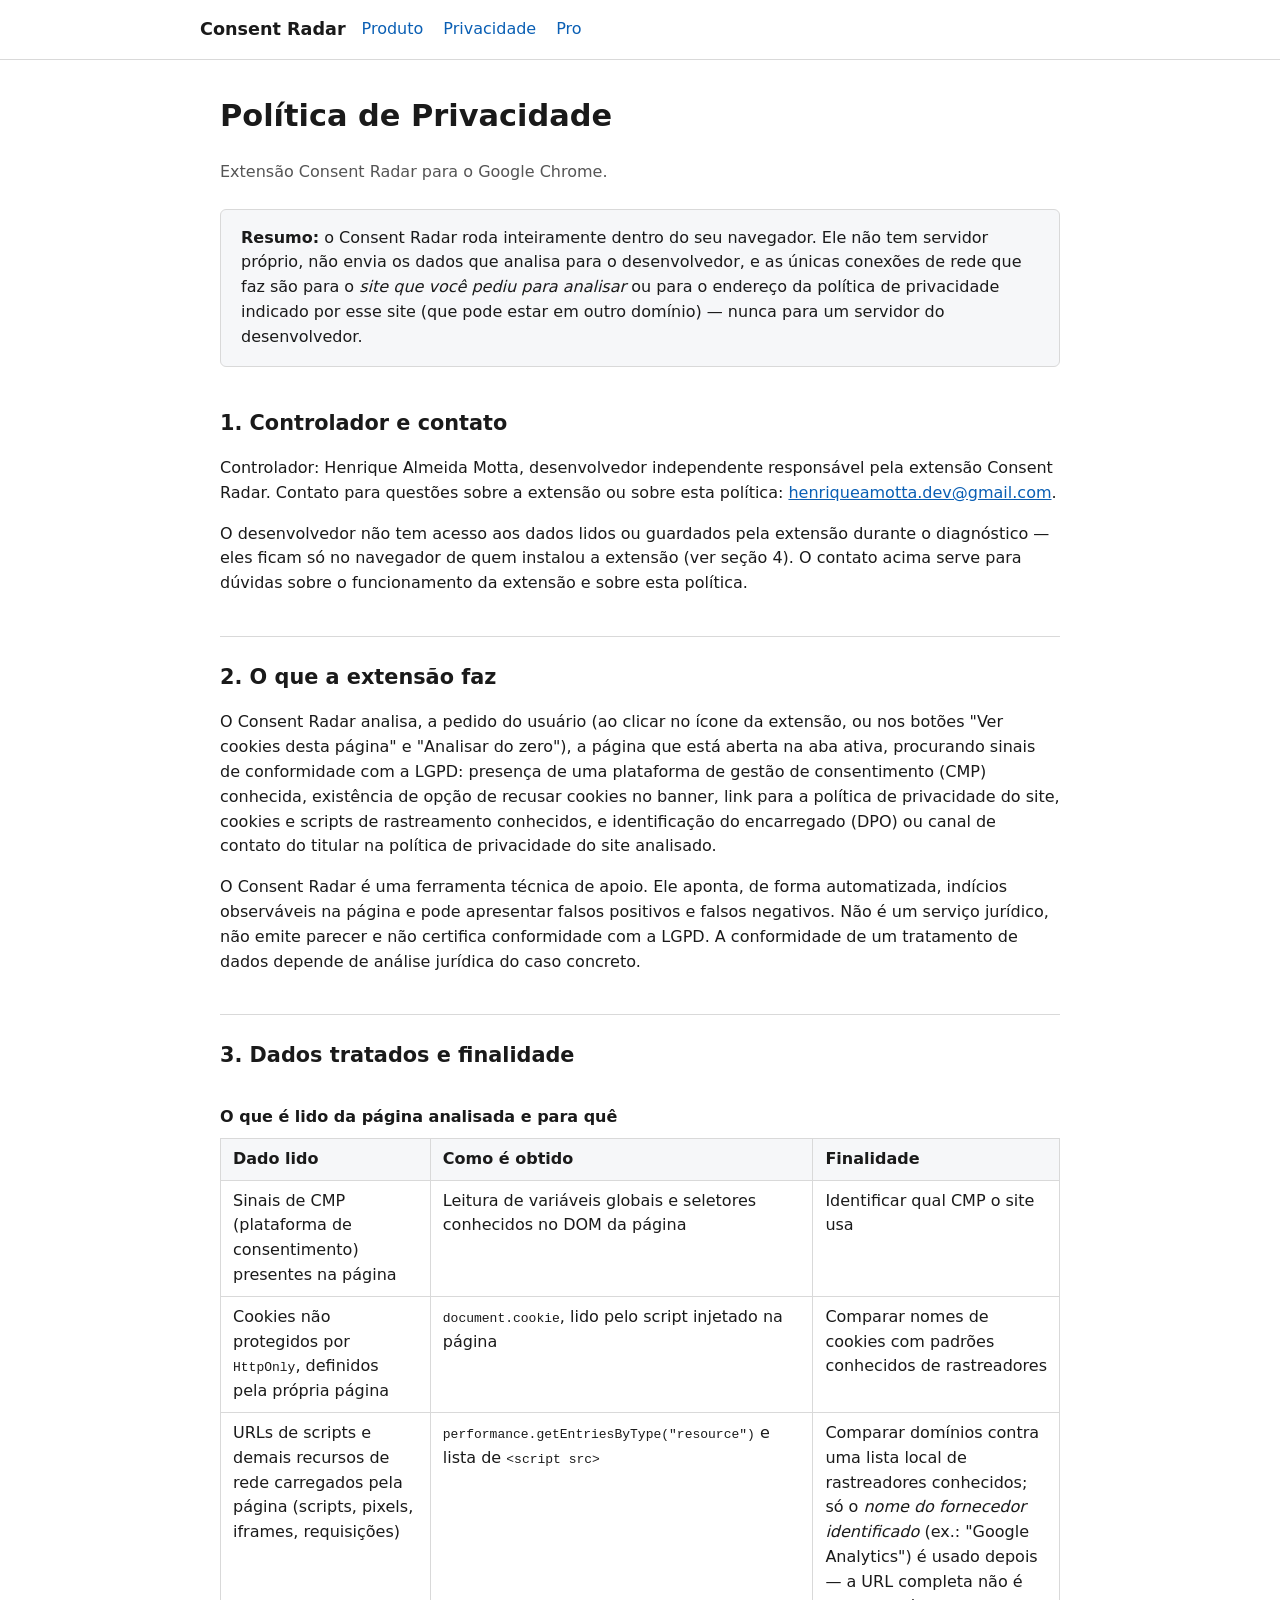
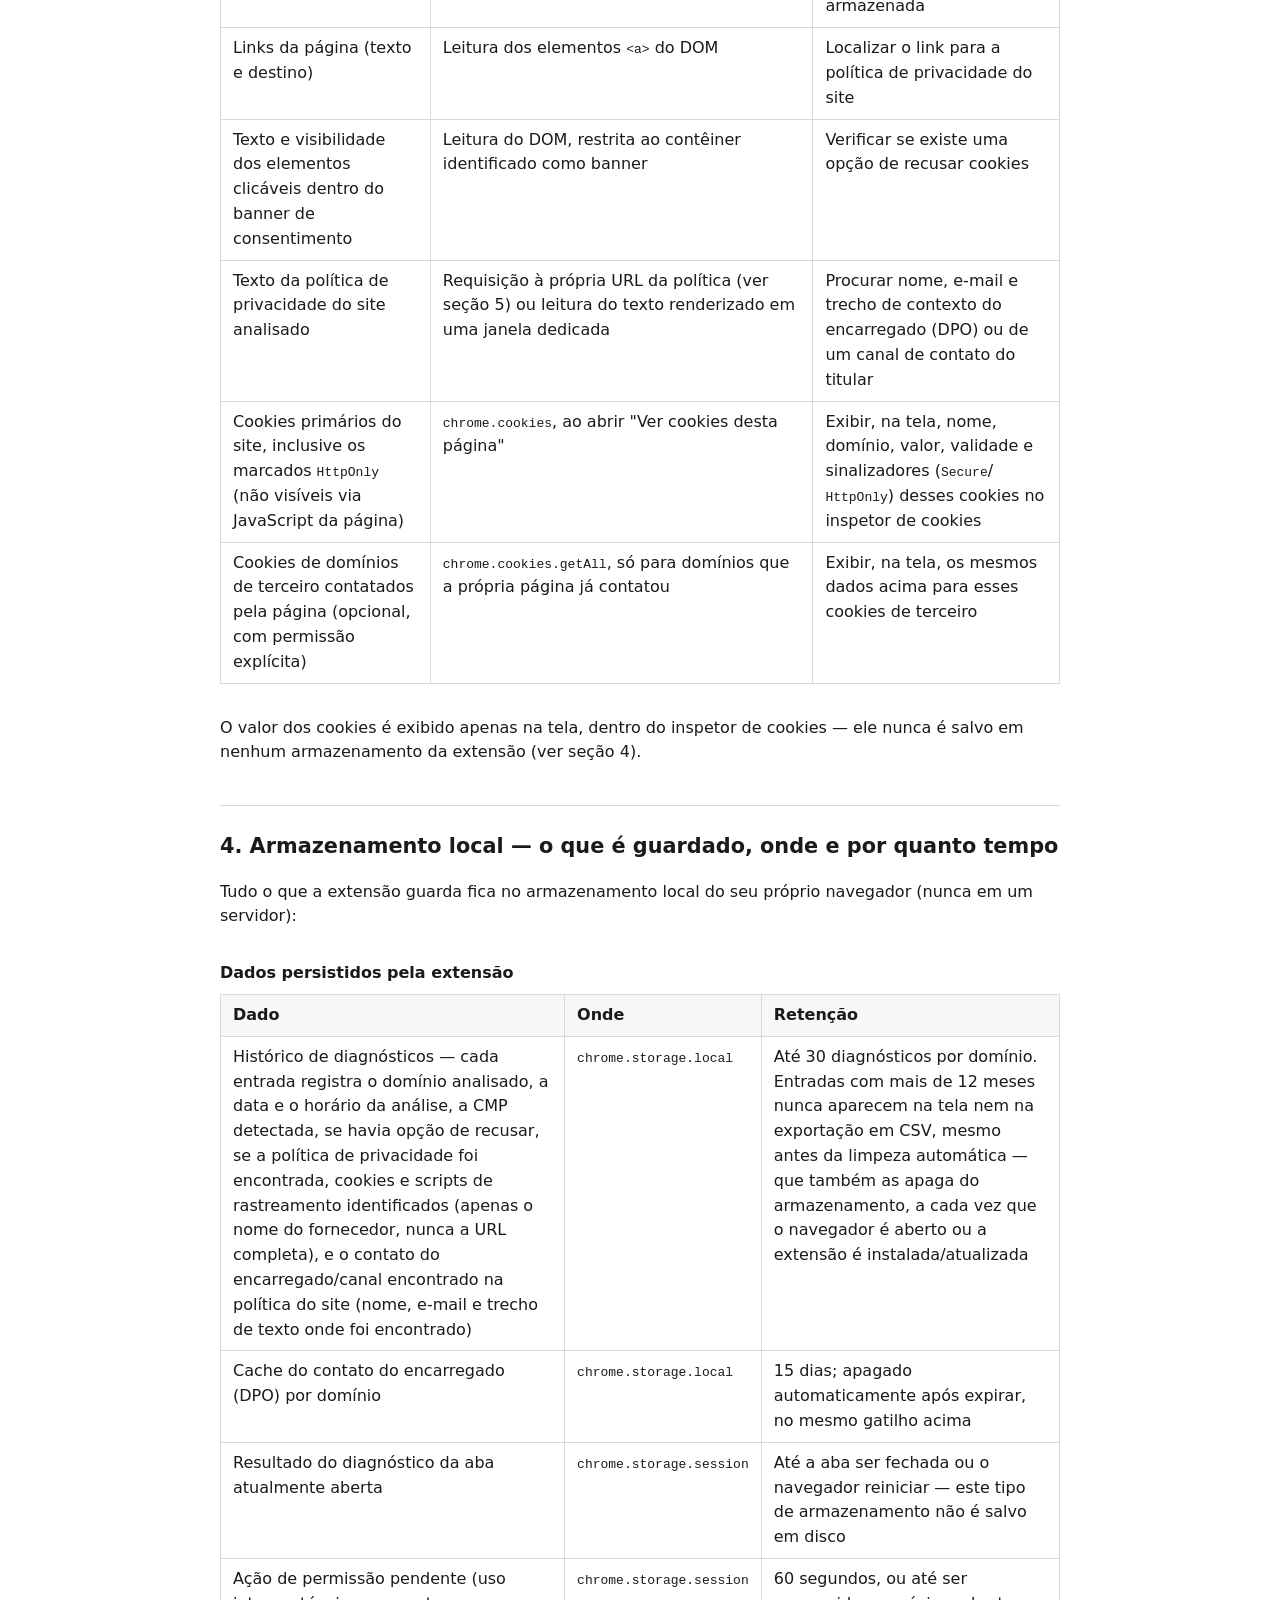
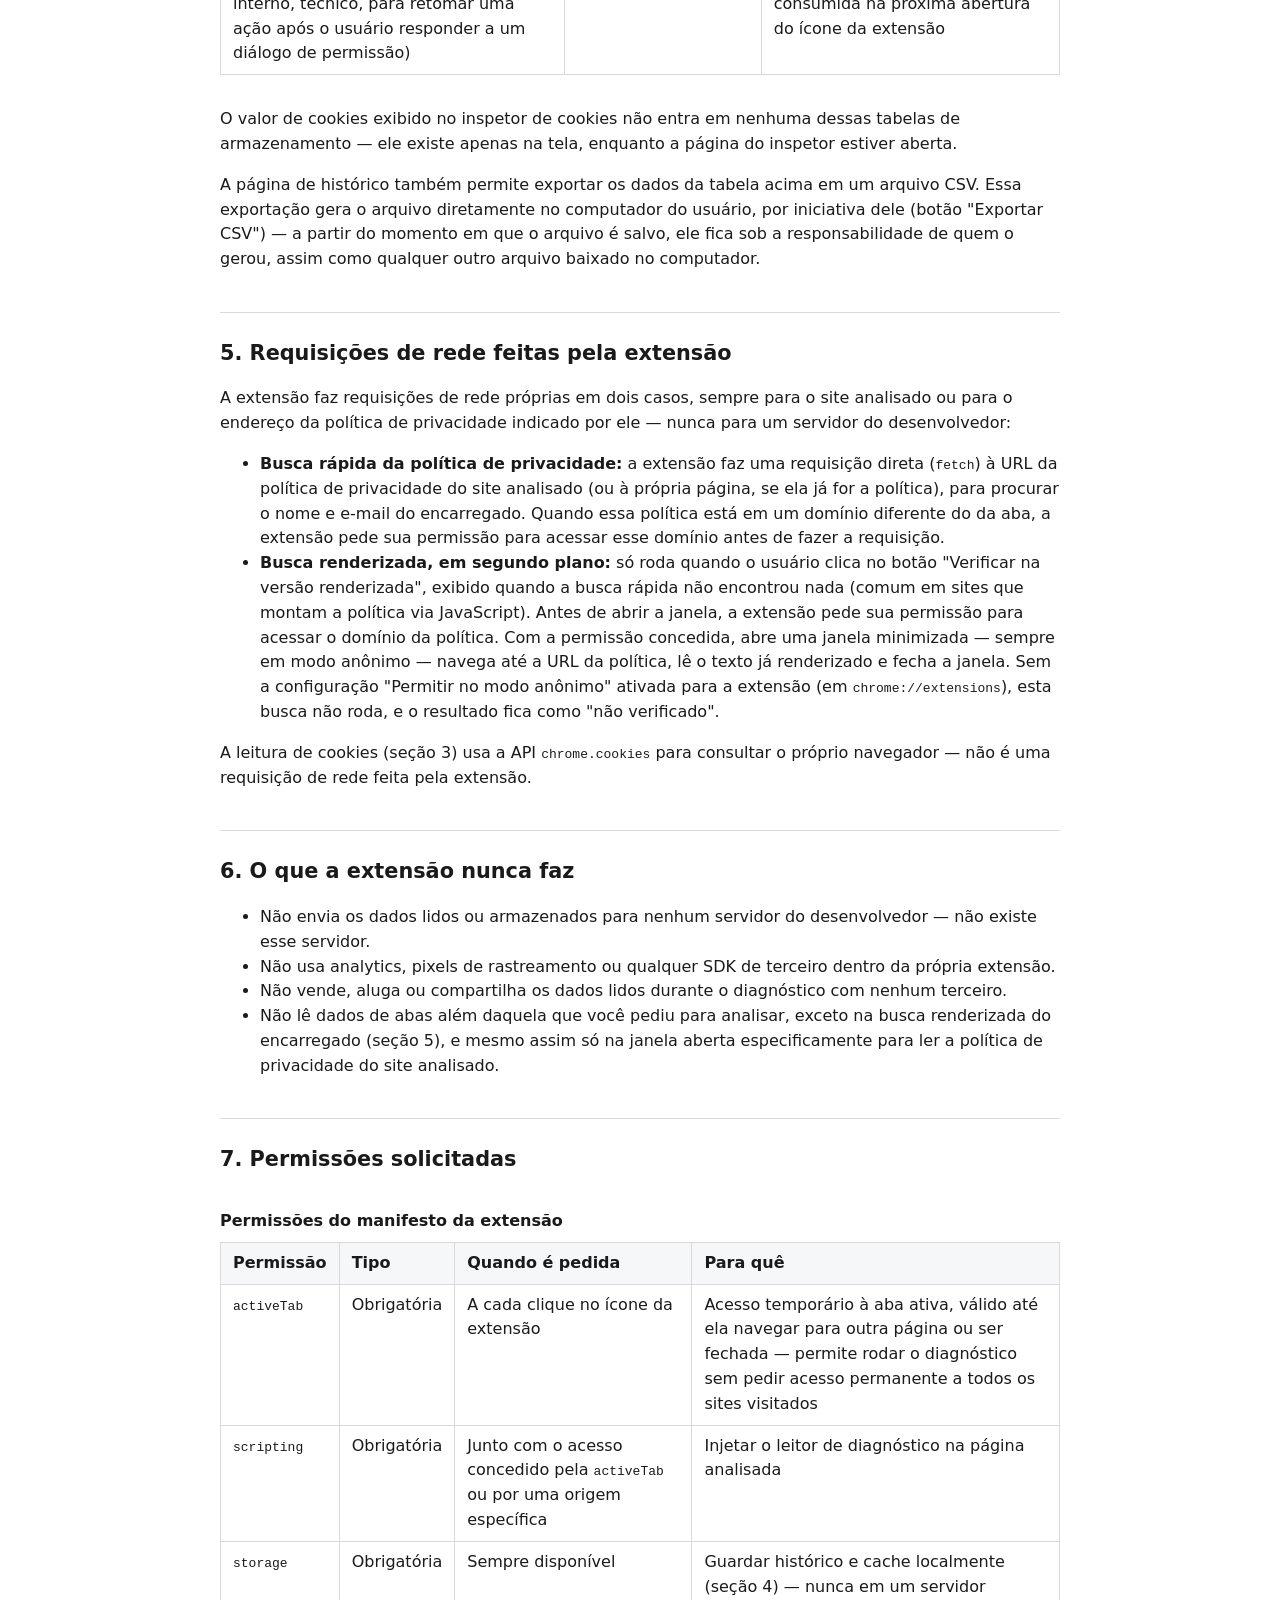
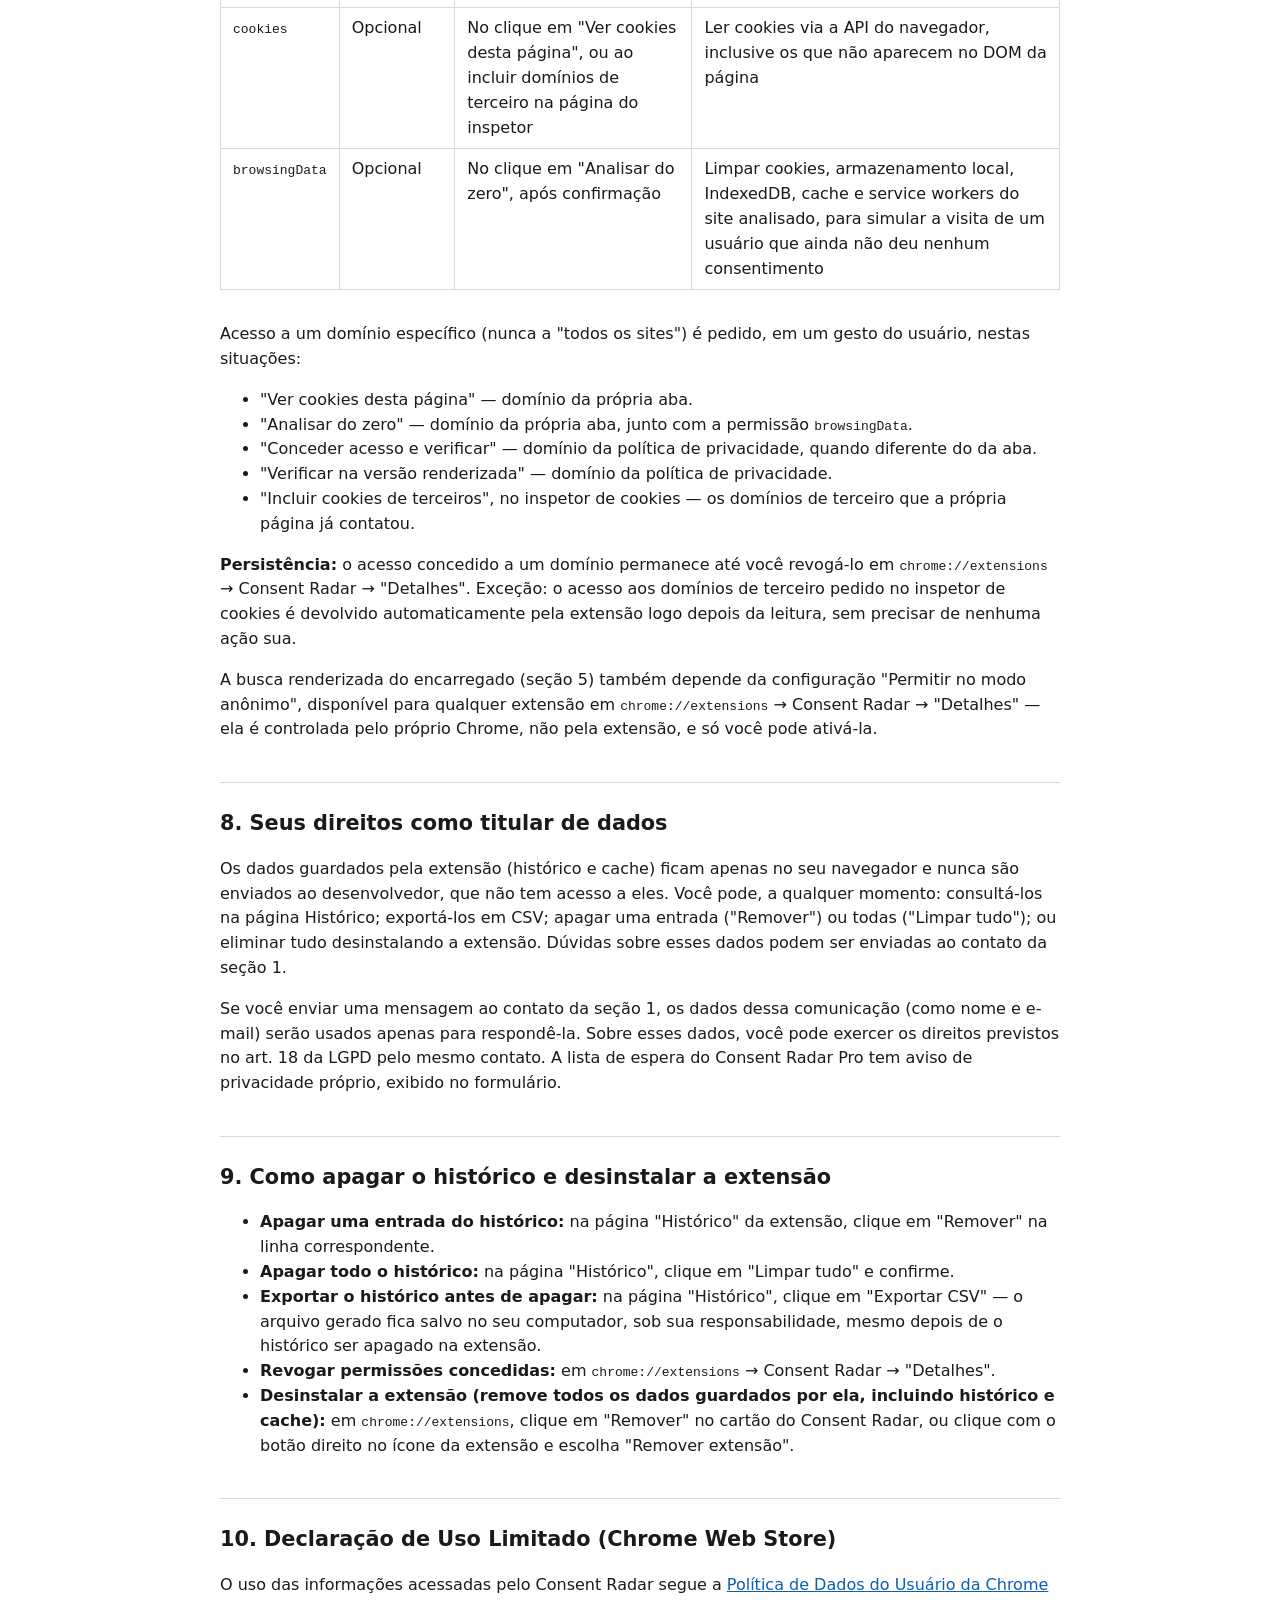
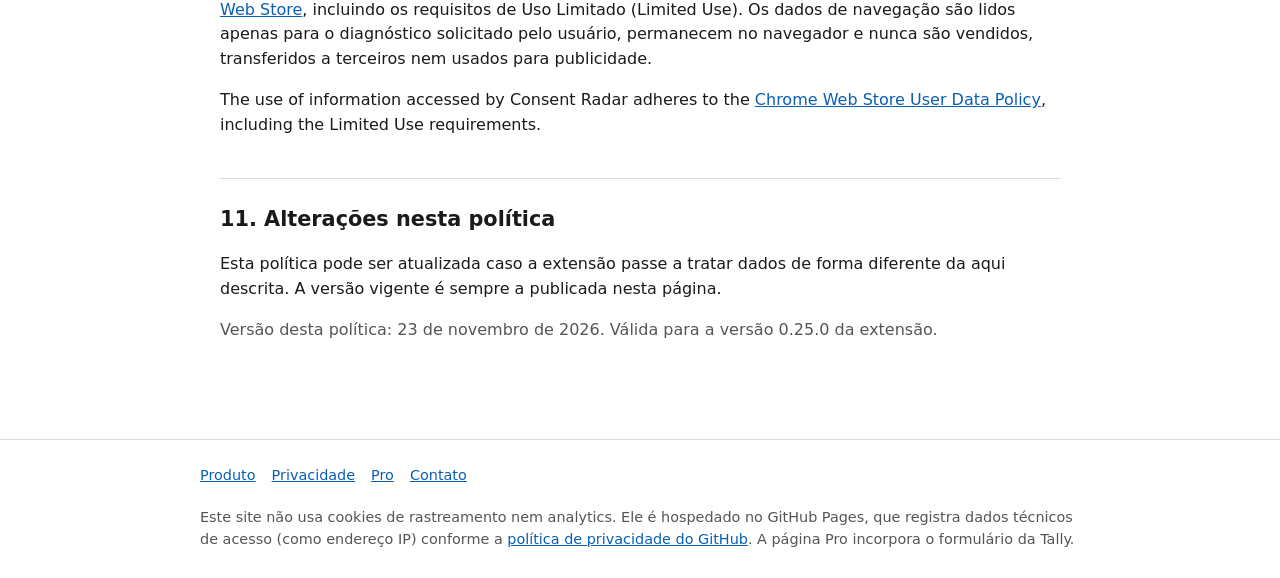
==== privacy.html @ cf0f174e "feat: add privacy policy and base styles" ====
<!doctype html>
<html lang="pt-BR">
<head>
<meta charset="utf-8">
<meta name="viewport" content="width=device-width, initial-scale=1">
<title>Política de Privacidade — Consent Radar</title>
<meta name="description" content="Política de privacidade da extensão Consent Radar: o que é lido, o que é guardado localmente e o que nunca sai do seu navegador.">
<link rel="stylesheet" href="css/style.css">
</head>
<body>

<a class="skip-link" href="#content">Pular para o conteúdo</a>

<header class="site-header">
  <nav aria-label="Navegação principal">
    <a class="brand" href="index.html">Consent Radar</a>
    <ul>
      <li><a href="index.html">Produto</a></li>
      <li><a href="privacy.html" aria-current="page">Privacidade</a></li>
      <li><a href="pro.html">Pro</a></li>
    </ul>
  </nav>
</header>

<main id="content">
  <h1>Política de Privacidade</h1>
  <p class="muted">Extensão Consent Radar para o Google Chrome.</p>

  <div class="notice">
    <strong>Resumo:</strong> o Consent Radar roda inteiramente dentro do seu navegador. Ele não tem servidor próprio,
    não envia os dados que analisa para o desenvolvedor, e as únicas conexões de rede que faz são para o
    <em>site que você pediu para analisar</em> ou para o endereço da política de privacidade indicado por esse
    site (que pode estar em outro domínio) — nunca para um servidor do desenvolvedor.
  </div>

  <h2>1. Controlador e contato</h2>
  <p>
    Controlador: Henrique Almeida Motta, desenvolvedor independente responsável pela extensão Consent Radar.
    Contato para questões sobre a extensão ou sobre esta política:
    <a href="mailto:henriqueamotta.dev@gmail.com">henriqueamotta.dev@gmail.com</a>.
  </p>
  <p>
    O desenvolvedor não tem acesso aos dados lidos ou guardados pela extensão durante o diagnóstico — eles ficam
    só no navegador de quem instalou a extensão (ver seção 4). O contato acima serve para dúvidas sobre o
    funcionamento da extensão e sobre esta política.
  </p>

  <h2>2. O que a extensão faz</h2>
  <p>
    O Consent Radar analisa, a pedido do usuário (ao clicar no ícone da extensão, ou nos botões "Ver cookies desta
    página" e "Analisar do zero"), a página que está aberta na aba ativa, procurando sinais de conformidade com a
    LGPD: presença de uma plataforma de gestão de consentimento (CMP) conhecida, existência de opção de recusar
    cookies no banner, link para a política de privacidade do site, cookies e scripts de rastreamento conhecidos, e
    identificação do encarregado (DPO) ou canal de contato do titular na política de privacidade do site analisado.
  </p>
  <p>
    O Consent Radar é uma ferramenta técnica de apoio. Ele aponta, de forma automatizada, indícios observáveis na
    página e pode apresentar falsos positivos e falsos negativos. Não é um serviço jurídico, não emite parecer e
    não certifica conformidade com a LGPD. A conformidade de um tratamento de dados depende de análise jurídica
    do caso concreto.
  </p>

  <h2>3. Dados tratados e finalidade</h2>
  <div class="table-scroll">
    <table>
      <caption>O que é lido da página analisada e para quê</caption>
      <thead>
        <tr>
          <th scope="col">Dado lido</th>
          <th scope="col">Como é obtido</th>
          <th scope="col">Finalidade</th>
        </tr>
      </thead>
      <tbody>
        <tr>
          <td>Sinais de CMP (plataforma de consentimento) presentes na página</td>
          <td>Leitura de variáveis globais e seletores conhecidos no DOM da página</td>
          <td>Identificar qual CMP o site usa</td>
        </tr>
        <tr>
          <td>Cookies não protegidos por <code>HttpOnly</code>, definidos pela própria página</td>
          <td><code>document.cookie</code>, lido pelo script injetado na página</td>
          <td>Comparar nomes de cookies com padrões conhecidos de rastreadores</td>
        </tr>
        <tr>
          <td>URLs de scripts e demais recursos de rede carregados pela página (scripts, pixels, iframes,
            requisições)</td>
          <td><code>performance.getEntriesByType("resource")</code> e lista de <code>&lt;script src&gt;</code></td>
          <td>Comparar domínios contra uma lista local de rastreadores conhecidos; só o <em>nome do fornecedor
            identificado</em> (ex.: "Google Analytics") é usado depois — a URL completa não é armazenada</td>
        </tr>
        <tr>
          <td>Links da página (texto e destino)</td>
          <td>Leitura dos elementos <code>&lt;a&gt;</code> do DOM</td>
          <td>Localizar o link para a política de privacidade do site</td>
        </tr>
        <tr>
          <td>Texto e visibilidade dos elementos clicáveis dentro do banner de consentimento</td>
          <td>Leitura do DOM, restrita ao contêiner identificado como banner</td>
          <td>Verificar se existe uma opção de recusar cookies</td>
        </tr>
        <tr>
          <td>Texto da política de privacidade do site analisado</td>
          <td>Requisição à própria URL da política (ver seção 5) ou leitura do texto renderizado em uma janela
            dedicada</td>
          <td>Procurar nome, e-mail e trecho de contexto do encarregado (DPO) ou de um canal de contato do
            titular</td>
        </tr>
        <tr>
          <td>Cookies primários do site, inclusive os marcados <code>HttpOnly</code> (não visíveis via
            JavaScript da página)</td>
          <td><code>chrome.cookies</code>, ao abrir "Ver cookies desta página"</td>
          <td>Exibir, na tela, nome, domínio, valor, validade e sinalizadores (<code>Secure</code>/
            <code>HttpOnly</code>) desses cookies no inspetor de cookies</td>
        </tr>
        <tr>
          <td>Cookies de domínios de terceiro contatados pela página (opcional, com permissão explícita)</td>
          <td><code>chrome.cookies.getAll</code>, só para domínios que a própria página já contatou</td>
          <td>Exibir, na tela, os mesmos dados acima para esses cookies de terceiro</td>
        </tr>
      </tbody>
    </table>
  </div>
  <p>
    O valor dos cookies é exibido apenas na tela, dentro do inspetor de cookies — ele nunca é salvo em nenhum
    armazenamento da extensão (ver seção 4).
  </p>

  <h2>4. Armazenamento local — o que é guardado, onde e por quanto tempo</h2>
  <p>Tudo o que a extensão guarda fica no armazenamento local do seu próprio navegador (nunca em um servidor):</p>
  <div class="table-scroll">
    <table>
      <caption>Dados persistidos pela extensão</caption>
      <thead>
        <tr>
          <th scope="col">Dado</th>
          <th scope="col">Onde</th>
          <th scope="col">Retenção</th>
        </tr>
      </thead>
      <tbody>
        <tr>
          <td>Histórico de diagnósticos — cada entrada registra o domínio analisado, a data e o horário da
            análise, a CMP detectada, se havia opção de recusar, se a política de privacidade foi encontrada,
            cookies e scripts de rastreamento identificados (apenas o nome do fornecedor, nunca a URL completa), e
            o contato do encarregado/canal encontrado na política do site (nome, e-mail e trecho de texto onde foi
            encontrado)</td>
          <td><code>chrome.storage.local</code></td>
          <td>Até 30 diagnósticos por domínio. Entradas com mais de 12 meses nunca aparecem na tela nem na
            exportação em CSV, mesmo antes da limpeza automática — que também as apaga do armazenamento, a cada
            vez que o navegador é aberto ou a extensão é instalada/atualizada</td>
        </tr>
        <tr>
          <td>Cache do contato do encarregado (DPO) por domínio</td>
          <td><code>chrome.storage.local</code></td>
          <td>15 dias; apagado automaticamente após expirar, no mesmo gatilho acima</td>
        </tr>
        <tr>
          <td>Resultado do diagnóstico da aba atualmente aberta</td>
          <td><code>chrome.storage.session</code></td>
          <td>Até a aba ser fechada ou o navegador reiniciar — este tipo de armazenamento não é salvo em disco</td>
        </tr>
        <tr>
          <td>Ação de permissão pendente (uso interno, técnico, para retomar uma ação após o usuário responder a
            um diálogo de permissão)</td>
          <td><code>chrome.storage.session</code></td>
          <td>60 segundos, ou até ser consumida na próxima abertura do ícone da extensão</td>
        </tr>
      </tbody>
    </table>
  </div>
  <p>
    O valor de cookies exibido no inspetor de cookies não entra em nenhuma dessas tabelas de armazenamento — ele
    existe apenas na tela, enquanto a página do inspetor estiver aberta.
  </p>
  <p>
    A página de histórico também permite exportar os dados da tabela acima em um arquivo CSV. Essa exportação
    gera o arquivo diretamente no computador do usuário, por iniciativa dele (botão "Exportar CSV") — a partir do
    momento em que o arquivo é salvo, ele fica sob a responsabilidade de quem o gerou, assim como qualquer outro
    arquivo baixado no computador.
  </p>

  <h2>5. Requisições de rede feitas pela extensão</h2>
  <p>A extensão faz requisições de rede próprias em dois casos, sempre para o site analisado ou para o endereço da
    política de privacidade indicado por ele — nunca para um servidor do desenvolvedor:</p>
  <ul>
    <li>
      <strong>Busca rápida da política de privacidade:</strong> a extensão faz uma requisição direta
      (<code>fetch</code>) à URL da política de privacidade do site analisado (ou à própria página, se ela já for
      a política), para procurar o nome e e-mail do encarregado. Quando essa política está em um domínio
      diferente do da aba, a extensão pede sua permissão para acessar esse domínio antes de fazer a requisição.
    </li>
    <li>
      <strong>Busca renderizada, em segundo plano:</strong> só roda quando o usuário clica no botão "Verificar na
      versão renderizada", exibido quando a busca rápida não encontrou nada (comum em sites que montam a política
      via JavaScript). Antes de abrir a janela, a extensão pede sua permissão para acessar o domínio da política.
      Com a permissão concedida, abre uma janela minimizada — sempre em modo anônimo — navega até a URL da
      política, lê o texto já renderizado e fecha a janela. Sem a configuração "Permitir no modo anônimo" ativada
      para a extensão (em <code>chrome://extensions</code>), esta busca não roda, e o resultado fica como "não
      verificado".
    </li>
  </ul>
  <p>
    A leitura de cookies (seção 3) usa a API <code>chrome.cookies</code> para consultar o próprio navegador — não
    é uma requisição de rede feita pela extensão.
  </p>

  <h2>6. O que a extensão nunca faz</h2>
  <ul>
    <li>Não envia os dados lidos ou armazenados para nenhum servidor do desenvolvedor — não existe esse servidor.</li>
    <li>Não usa analytics, pixels de rastreamento ou qualquer SDK de terceiro dentro da própria extensão.</li>
    <li>Não vende, aluga ou compartilha os dados lidos durante o diagnóstico com nenhum terceiro.</li>
    <li>Não lê dados de abas além daquela que você pediu para analisar, exceto na busca renderizada do encarregado
      (seção 5), e mesmo assim só na janela aberta especificamente para ler a política de privacidade do site
      analisado.</li>
  </ul>

  <h2>7. Permissões solicitadas</h2>
  <div class="table-scroll">
    <table>
      <caption>Permissões do manifesto da extensão</caption>
      <thead>
        <tr>
          <th scope="col">Permissão</th>
          <th scope="col">Tipo</th>
          <th scope="col">Quando é pedida</th>
          <th scope="col">Para quê</th>
        </tr>
      </thead>
      <tbody>
        <tr>
          <td><code>activeTab</code></td>
          <td>Obrigatória</td>
          <td>A cada clique no ícone da extensão</td>
          <td>Acesso temporário à aba ativa, válido até ela navegar para outra página ou ser fechada — permite
            rodar o diagnóstico sem pedir acesso permanente a todos os sites visitados</td>
        </tr>
        <tr>
          <td><code>scripting</code></td>
          <td>Obrigatória</td>
          <td>Junto com o acesso concedido pela <code>activeTab</code> ou por uma origem específica</td>
          <td>Injetar o leitor de diagnóstico na página analisada</td>
        </tr>
        <tr>
          <td><code>storage</code></td>
          <td>Obrigatória</td>
          <td>Sempre disponível</td>
          <td>Guardar histórico e cache localmente (seção 4) — nunca em um servidor</td>
        </tr>
        <tr>
          <td><code>cookies</code></td>
          <td>Opcional</td>
          <td>No clique em "Ver cookies desta página", ou ao incluir domínios de terceiro na página do inspetor</td>
          <td>Ler cookies via a API do navegador, inclusive os que não aparecem no DOM da página</td>
        </tr>
        <tr>
          <td><code>browsingData</code></td>
          <td>Opcional</td>
          <td>No clique em "Analisar do zero", após confirmação</td>
          <td>Limpar cookies, armazenamento local, IndexedDB, cache e service workers do site analisado, para
            simular a visita de um usuário que ainda não deu nenhum consentimento</td>
        </tr>
      </tbody>
    </table>
  </div>
  <p>Acesso a um domínio específico (nunca a "todos os sites") é pedido, em um gesto do usuário, nestas situações:</p>
  <ul>
    <li>"Ver cookies desta página" — domínio da própria aba.</li>
    <li>"Analisar do zero" — domínio da própria aba, junto com a permissão <code>browsingData</code>.</li>
    <li>"Conceder acesso e verificar" — domínio da política de privacidade, quando diferente do da aba.</li>
    <li>"Verificar na versão renderizada" — domínio da política de privacidade.</li>
    <li>"Incluir cookies de terceiros", no inspetor de cookies — os domínios de terceiro que a própria página já
      contatou.</li>
  </ul>
  <p>
    <strong>Persistência:</strong> o acesso concedido a um domínio permanece até você revogá-lo em
    <code>chrome://extensions</code> → Consent Radar → "Detalhes". Exceção: o acesso aos domínios de terceiro
    pedido no inspetor de cookies é devolvido automaticamente pela extensão logo depois da leitura, sem precisar
    de nenhuma ação sua.
  </p>
  <p>
    A busca renderizada do encarregado (seção 5) também depende da configuração "Permitir no modo anônimo",
    disponível para qualquer extensão em <code>chrome://extensions</code> → Consent Radar → "Detalhes" — ela é
    controlada pelo próprio Chrome, não pela extensão, e só você pode ativá-la.
  </p>

  <h2>8. Seus direitos como titular de dados</h2>
  <p>
    Os dados guardados pela extensão (histórico e cache) ficam apenas no seu navegador e nunca são enviados ao
    desenvolvedor, que não tem acesso a eles. Você pode, a qualquer momento: consultá-los na página Histórico;
    exportá-los em CSV; apagar uma entrada ("Remover") ou todas ("Limpar tudo"); ou eliminar tudo desinstalando a
    extensão. Dúvidas sobre esses dados podem ser enviadas ao contato da seção 1.
  </p>
  <p>
    Se você enviar uma mensagem ao contato da seção 1, os dados dessa comunicação (como nome e e-mail) serão
    usados apenas para respondê-la. Sobre esses dados, você pode exercer os direitos previstos no art. 18 da LGPD
    pelo mesmo contato. A lista de espera do Consent Radar Pro tem aviso de privacidade próprio, exibido no
    formulário.
  </p>

  <h2>9. Como apagar o histórico e desinstalar a extensão</h2>
  <ul>
    <li>
      <strong>Apagar uma entrada do histórico:</strong> na página "Histórico" da extensão, clique em "Remover" na
      linha correspondente.
    </li>
    <li>
      <strong>Apagar todo o histórico:</strong> na página "Histórico", clique em "Limpar tudo" e confirme.
    </li>
    <li>
      <strong>Exportar o histórico antes de apagar:</strong> na página "Histórico", clique em "Exportar CSV" — o
      arquivo gerado fica salvo no seu computador, sob sua responsabilidade, mesmo depois de o histórico ser
      apagado na extensão.
    </li>
    <li>
      <strong>Revogar permissões concedidas:</strong> em <code>chrome://extensions</code> → Consent Radar →
      "Detalhes".
    </li>
    <li>
      <strong>Desinstalar a extensão (remove todos os dados guardados por ela, incluindo histórico e cache):</strong>
      em <code>chrome://extensions</code>, clique em "Remover" no cartão do Consent Radar, ou clique com o botão
      direito no ícone da extensão e escolha "Remover extensão".
    </li>
  </ul>

  <h2>10. Declaração de Uso Limitado (Chrome Web Store)</h2>
  <p>
    O uso das informações acessadas pelo Consent Radar segue a
    <a href="https://developer.chrome.com/docs/webstore/program-policies/limited-use" target="_blank" rel="noopener noreferrer">Política de Dados do Usuário da Chrome Web Store</a>,
    incluindo os requisitos de Uso Limitado (Limited Use). Os dados de navegação são lidos apenas para o
    diagnóstico solicitado pelo usuário, permanecem no navegador e nunca são vendidos, transferidos a terceiros
    nem usados para publicidade.
  </p>
  <p lang="en">
    The use of information accessed by Consent Radar adheres to the
    <a href="https://developer.chrome.com/docs/webstore/program-policies/limited-use" target="_blank" rel="noopener noreferrer">Chrome Web Store User Data Policy</a>,
    including the Limited Use requirements.
  </p>

  <h2>11. Alterações nesta política</h2>
  <p>
    Esta política pode ser atualizada caso a extensão passe a tratar dados de forma diferente da aqui descrita. A
    versão vigente é sempre a publicada nesta página.
  </p>
  <p class="muted">Versão desta política: 23 de novembro de 2026. Válida para a versão 0.25.0 da extensão.</p>
</main>

<footer class="site-footer">
  <div class="footer-inner">
    <ul>
      <li><a href="index.html">Produto</a></li>
      <li><a href="privacy.html">Privacidade</a></li>
      <li><a href="pro.html">Pro</a></li>
      <li><a href="mailto:henriqueamotta.dev@gmail.com">Contato</a></li>
    </ul>
    <p>
      Este site não usa cookies de rastreamento nem analytics. Ele é hospedado no GitHub Pages, que registra
      dados técnicos de acesso (como endereço IP) conforme a
      <a href="https://docs.github.com/pt/site-policy/privacy-policies/github-general-privacy-statement" target="_blank" rel="noopener noreferrer">política de privacidade do GitHub</a>.
      A página Pro incorpora o formulário da Tally.
    </p>
  </div>
</footer>
</body>
</html>
---- css/style.css ----
/* Consent Radar — site público. CSS puro, sem build, sem fontes externas. */

:root {
  color-scheme: light dark;
  --bg: #ffffff;
  --fg: #1a1a1a;
  --muted: #555555;
  --border: #d9d9d9;
  --accent: #0a5fb4;
  --accent-contrast: #ffffff;
  --card-bg: #f6f7f9;
  --focus: #0a5fb4;
}

@media (prefers-color-scheme: dark) {
  :root {
    --bg: #14161a;
    --fg: #eaeaea;
    --muted: #b3b3b3;
    --border: #33363b;
    --accent: #6ab0f3;
    --accent-contrast: #0a1420;
    --card-bg: #1d2024;
    --focus: #6ab0f3;
  }
}

* {
  box-sizing: border-box;
}

html {
  -webkit-text-size-adjust: 100%;
}

body {
  margin: 0;
  font-family: system-ui, -apple-system, "Segoe UI", Roboto, Helvetica, Arial, sans-serif;
  background: var(--bg);
  color: var(--fg);
  line-height: 1.55;
}

a {
  color: var(--accent);
}

a:focus-visible,
button:focus-visible,
input:focus-visible {
  outline: 3px solid var(--focus);
  outline-offset: 2px;
}

.skip-link {
  position: absolute;
  left: -9999px;
  top: 0;
  background: var(--bg);
  color: var(--fg);
  padding: 0.5em 1em;
  z-index: 10;
}

.skip-link:focus {
  left: 0.5em;
  top: 0.5em;
}

header.site-header {
  border-bottom: 1px solid var(--border);
  padding: 1rem 1.25rem;
}

.site-header nav {
  max-width: 880px;
  margin: 0 auto;
  display: flex;
  flex-wrap: wrap;
  align-items: center;
  gap: 1rem;
}

.site-header .brand {
  font-weight: 700;
  font-size: 1.1rem;
  color: var(--fg);
  text-decoration: none;
}

.site-header ul {
  list-style: none;
  display: flex;
  gap: 1.25rem;
  margin: 0;
  padding: 0;
  flex-wrap: wrap;
}

.site-header ul a {
  text-decoration: none;
}

.site-header ul a:hover {
  text-decoration: underline;
}

main {
  max-width: 880px;
  margin: 0 auto;
  padding: 2rem 1.25rem 3rem;
}

h1 {
  font-size: 1.9rem;
  margin-top: 0;
}

h2 {
  font-size: 1.3rem;
  margin-top: 2.5rem;
  border-top: 1px solid var(--border);
  padding-top: 1.5rem;
}

h2:first-of-type {
  border-top: none;
  padding-top: 0;
}

h3 {
  font-size: 1.05rem;
}

.muted {
  color: var(--muted);
}

table {
  width: 100%;
  border-collapse: collapse;
  margin: 1rem 0;
}

caption {
  text-align: left;
  font-weight: 600;
  margin-bottom: 0.5rem;
}

th,
td {
  text-align: left;
  padding: 0.5rem 0.75rem;
  border: 1px solid var(--border);
  vertical-align: top;
}

th {
  background: var(--card-bg);
}

.table-scroll {
  overflow-x: auto;
}

.notice {
  background: var(--card-bg);
  border: 1px solid var(--border);
  border-radius: 6px;
  padding: 1rem 1.25rem;
  margin: 1.5rem 0;
}

footer.site-footer {
  border-top: 1px solid var(--border);
  padding: 1.5rem 1.25rem;
  margin-top: 2rem;
}

footer.site-footer .footer-inner {
  max-width: 880px;
  margin: 0 auto;
  display: flex;
  flex-wrap: wrap;
  justify-content: space-between;
  gap: 1rem;
  font-size: 0.9rem;
  color: var(--muted);
}

footer.site-footer ul {
  list-style: none;
  display: flex;
  gap: 1rem;
  margin: 0;
  padding: 0;
  flex-wrap: wrap;
}

footer.site-footer p {
  margin: 0.25rem 0;
}
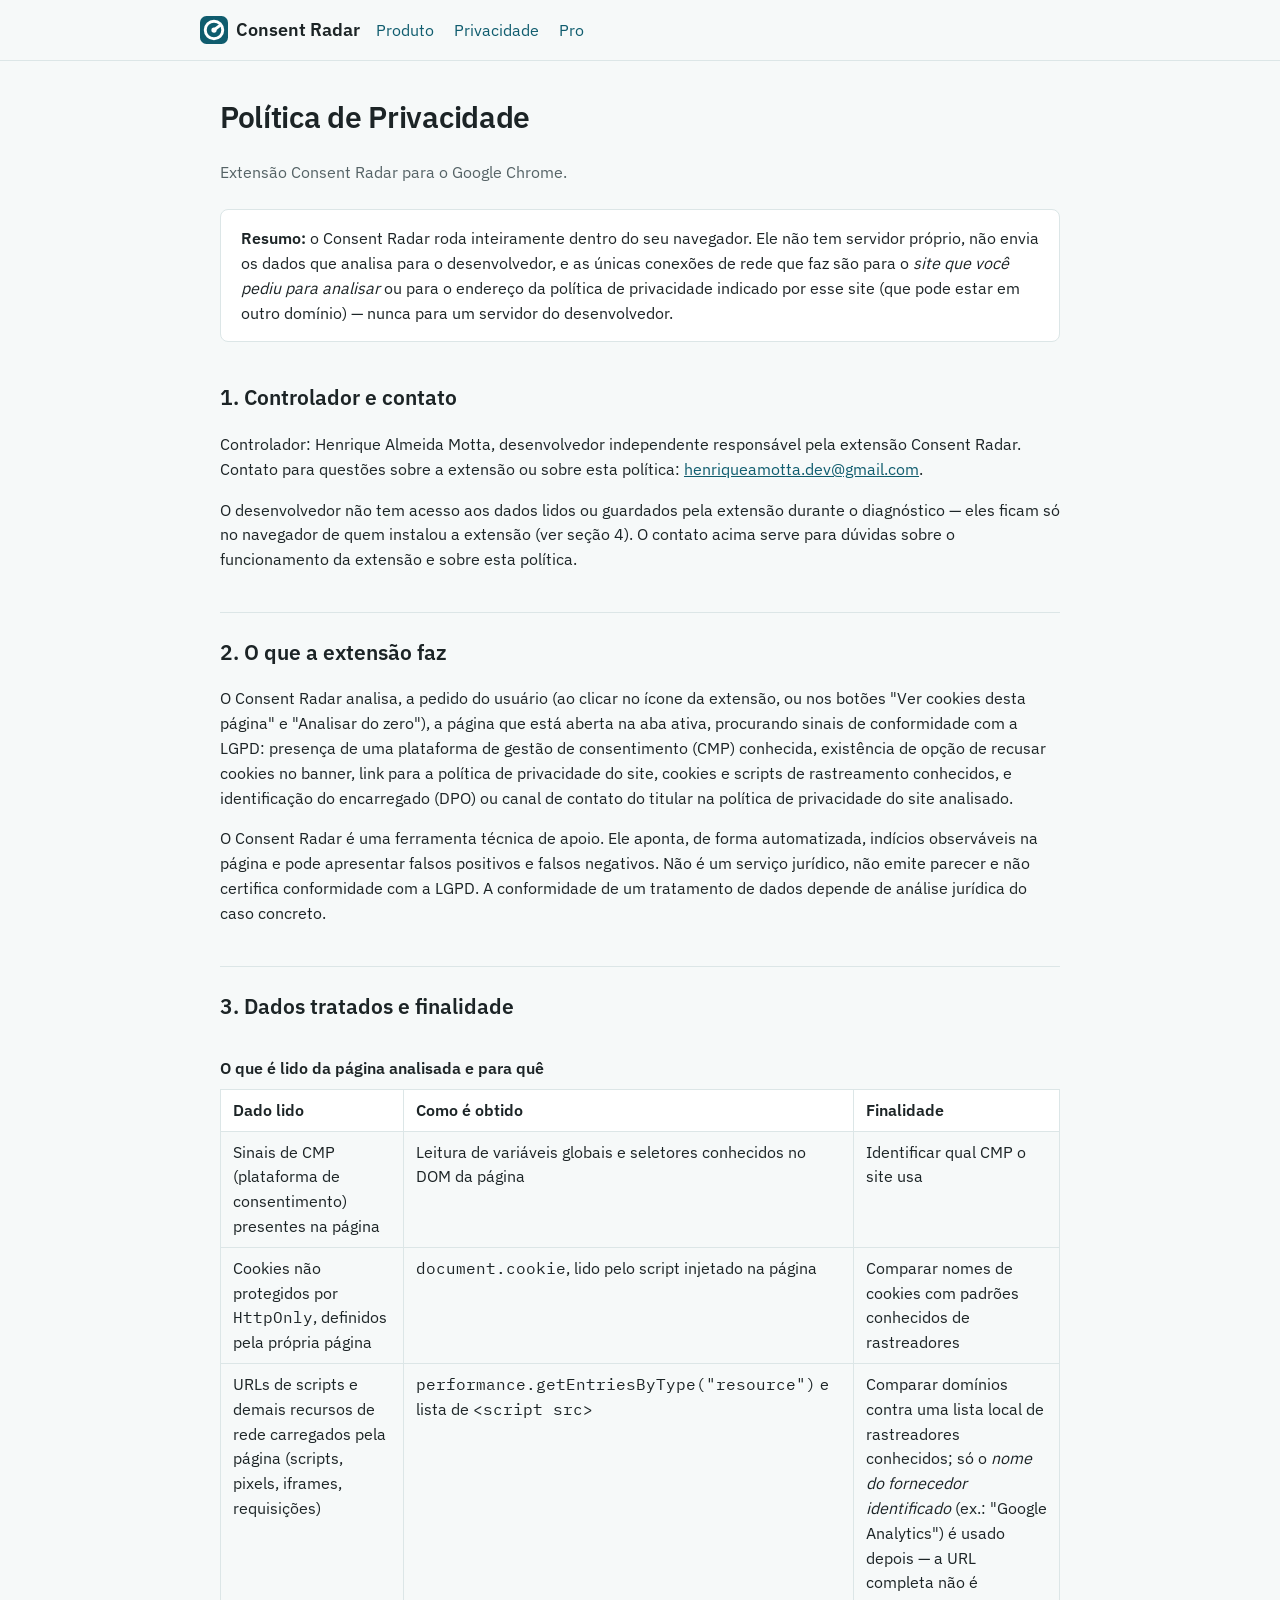
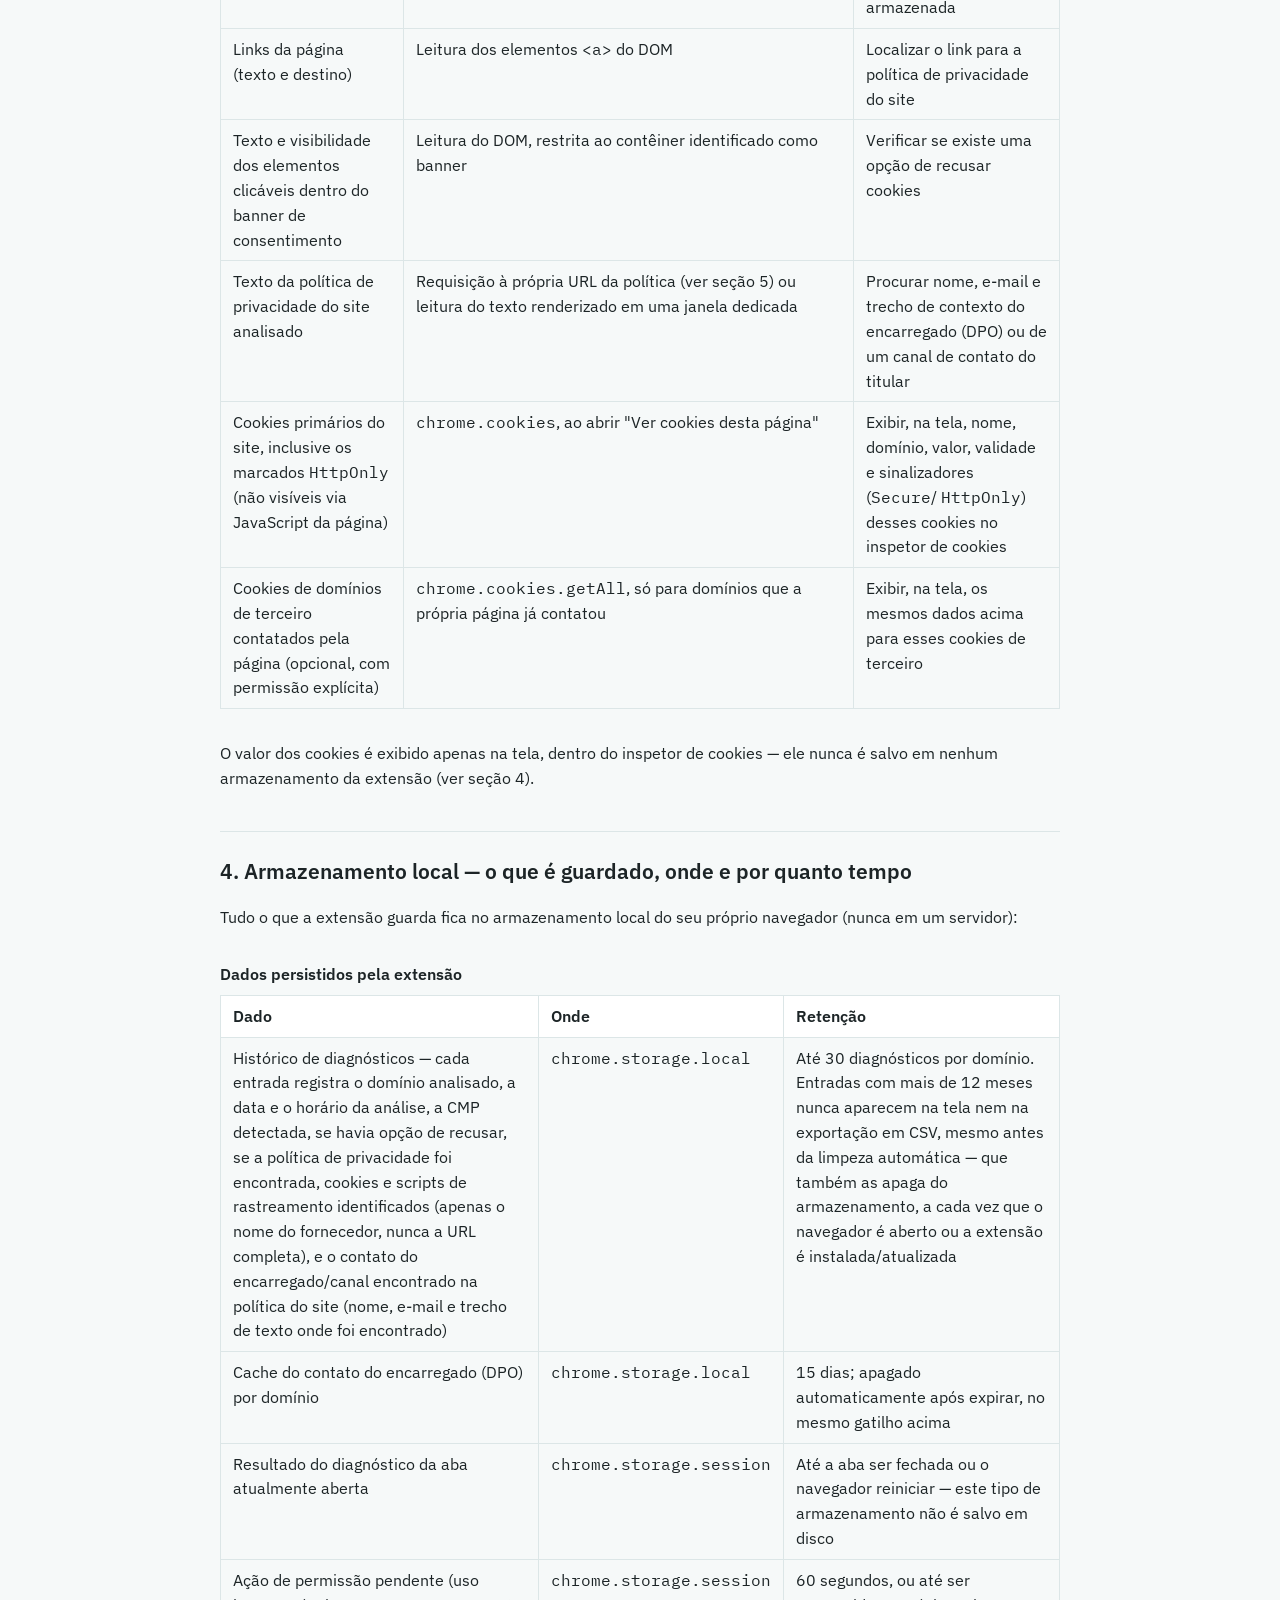
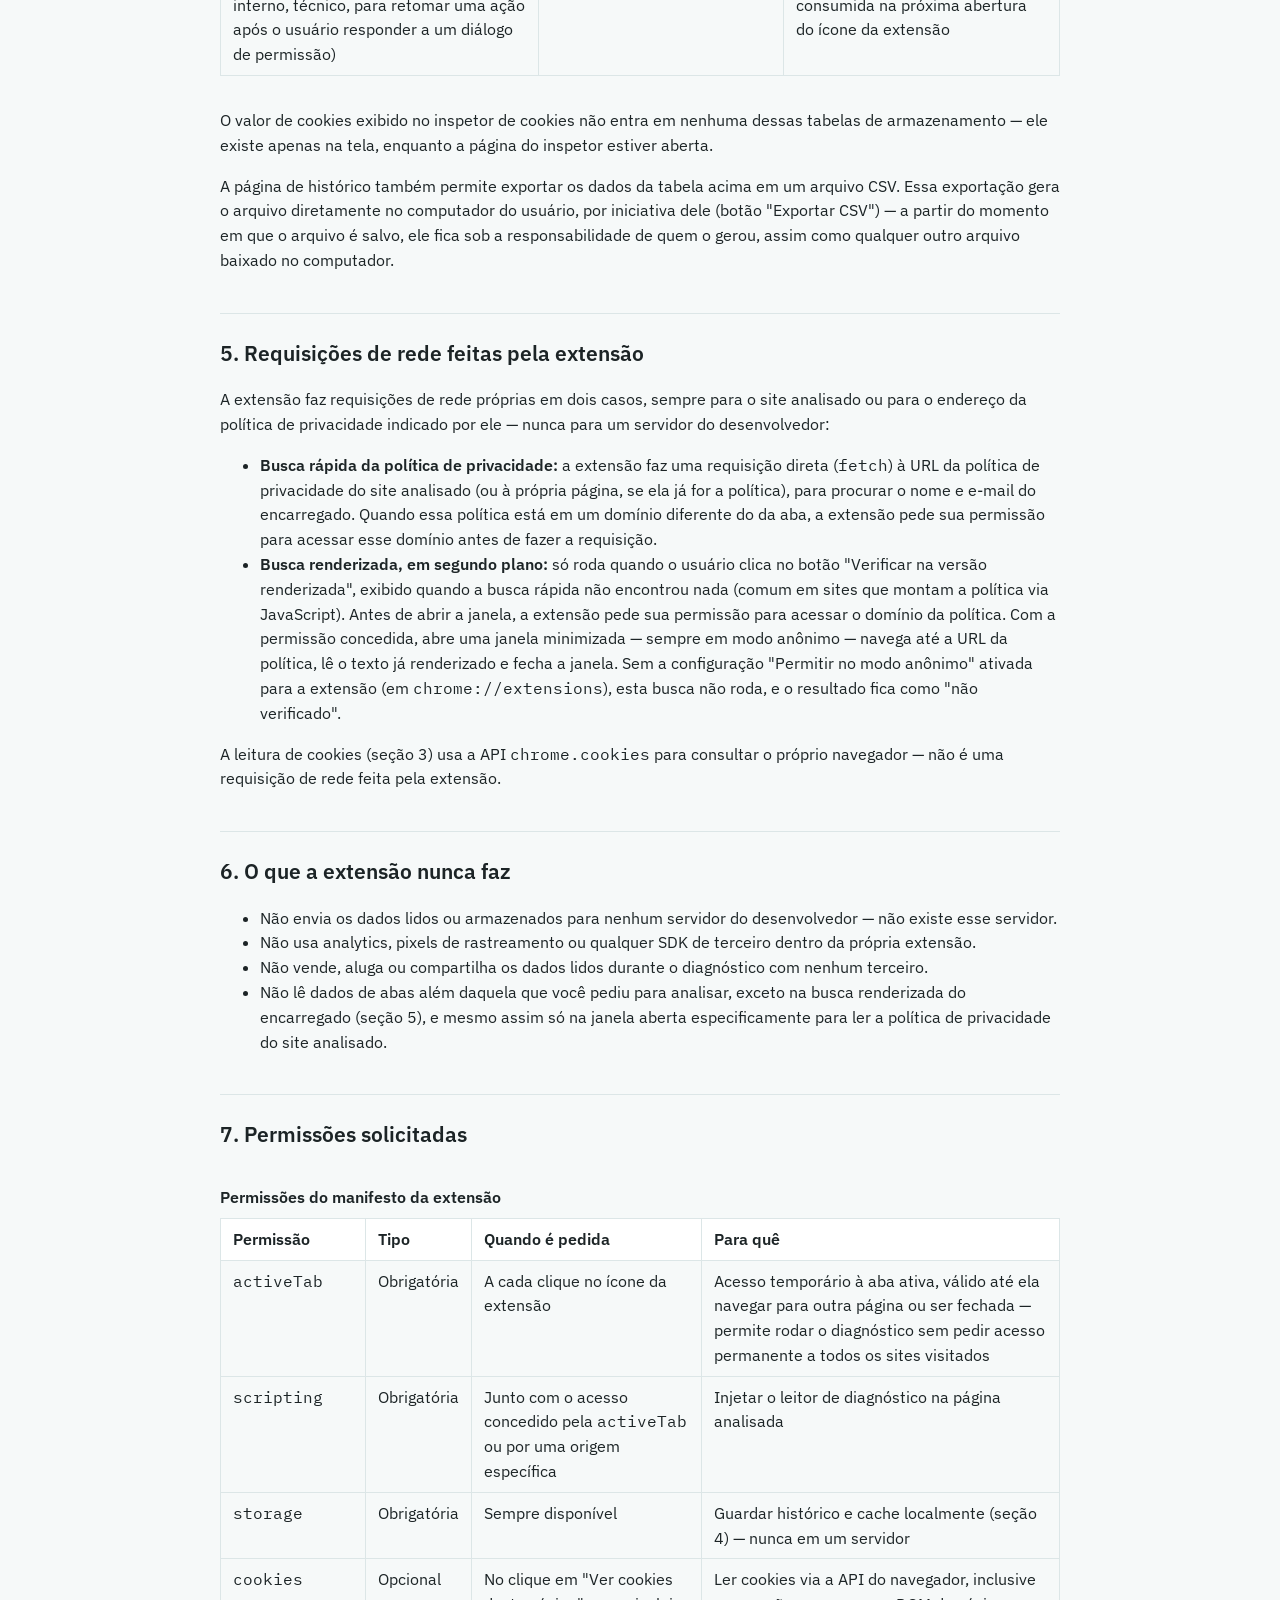
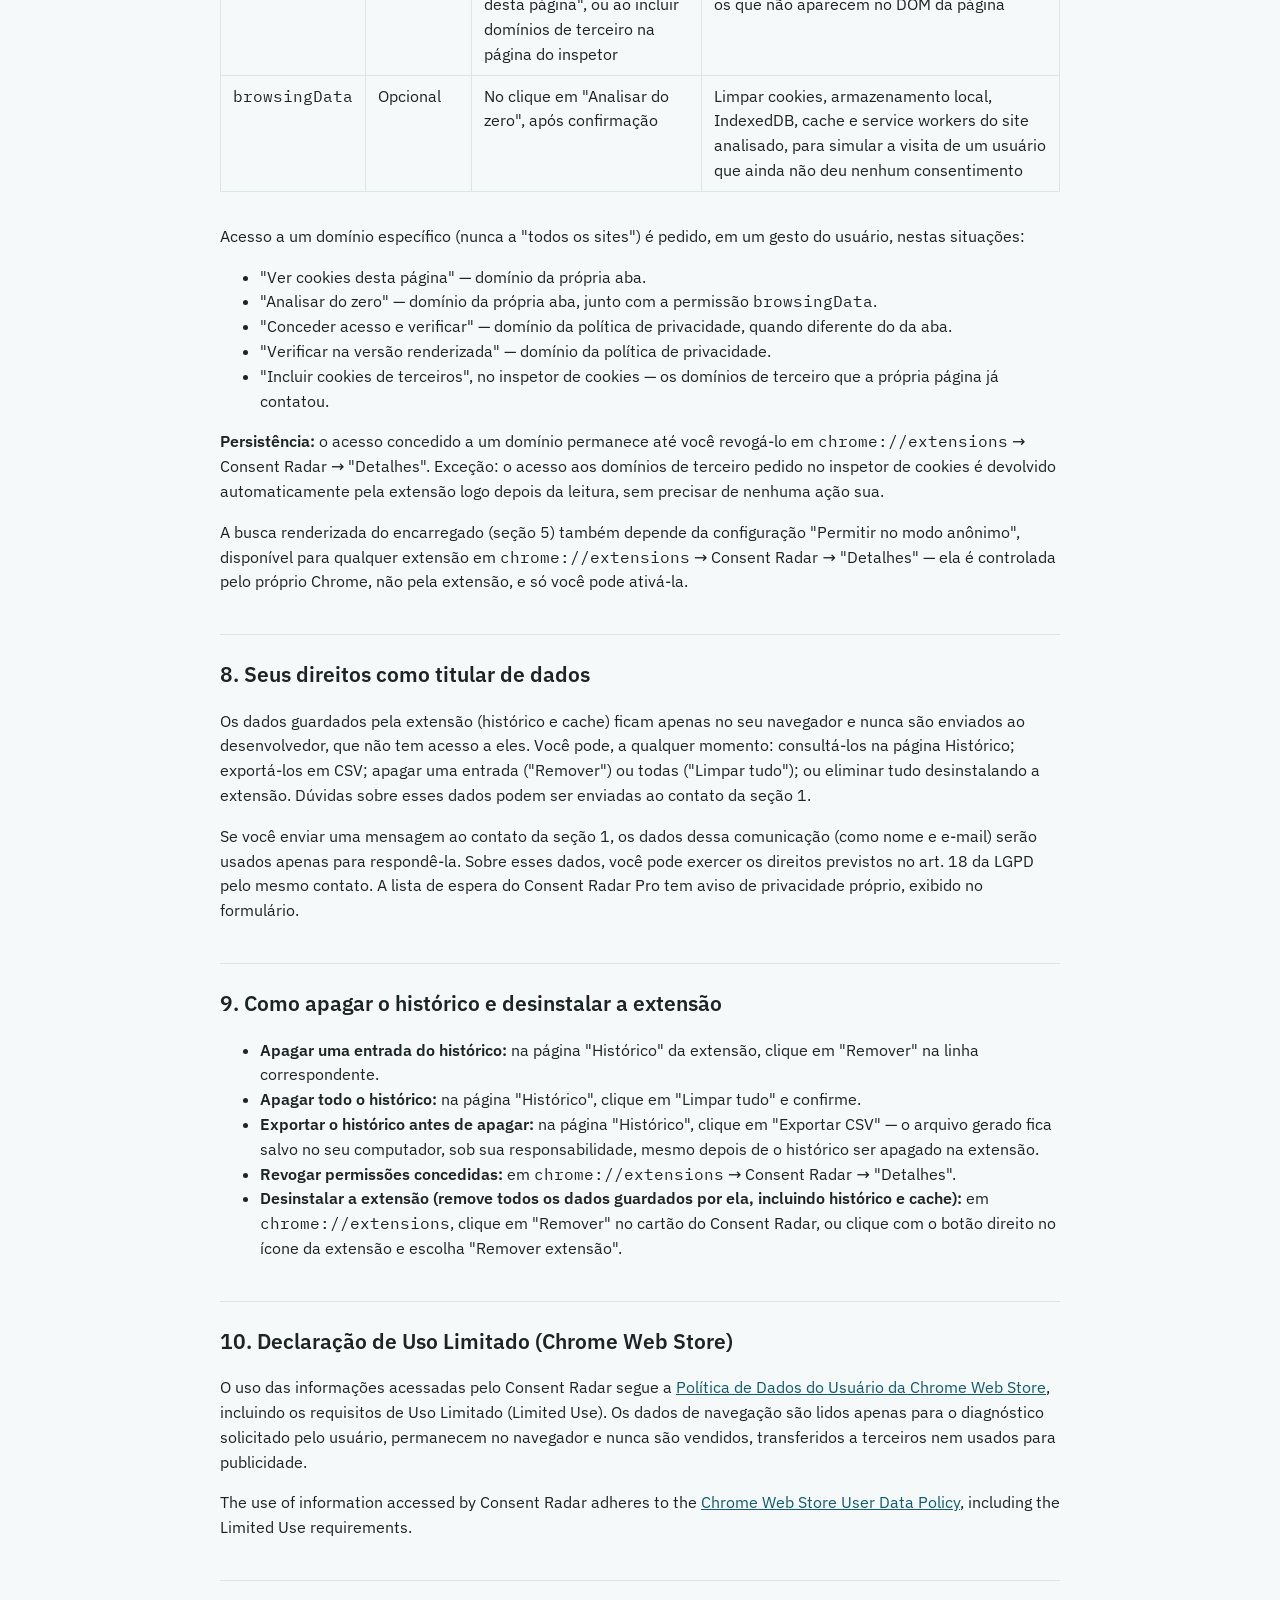
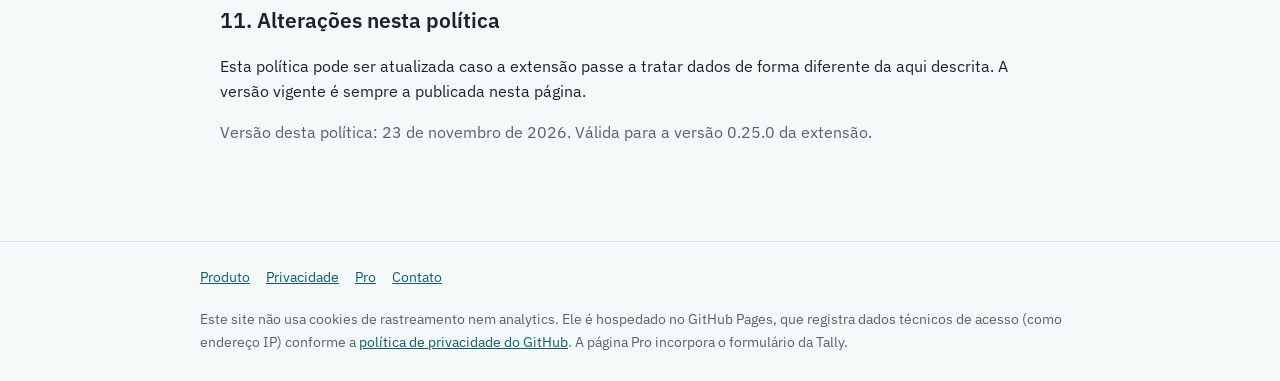
==== commit bb69612d: "feat: apply brand identity (fonts, colors, logo) - Serve IBM Plex Sans/Mono locally (fonts/), replac" ====
--- a/privacy.html
+++ b/privacy.html
@@ -5,6 +5,8 @@
 <meta name="viewport" content="width=device-width, initial-scale=1">
 <title>Política de Privacidade — Consent Radar</title>
 <meta name="description" content="Política de privacidade da extensão Consent Radar: o que é lido, o que é guardado localmente e o que nunca sai do seu navegador.">
+<link rel="icon" href="images/consent-radar-mark-small.svg" type="image/svg+xml">
+<link rel="icon" href="icons/icon32.png" type="image/png" sizes="32x32">
 <link rel="stylesheet" href="css/style.css">
 </head>
 <body>
@@ -13,7 +15,10 @@
 
 <header class="site-header">
   <nav aria-label="Navegação principal">
-    <a class="brand" href="index.html">Consent Radar</a>
+    <a class="brand" href="index.html">
+      <img class="brand-mark" src="images/consent-radar-mark-small.svg" alt="" width="28" height="28">
+      Consent Radar
+    </a>
     <ul>
       <li><a href="index.html">Produto</a></li>
       <li><a href="privacy.html" aria-current="page">Privacidade</a></li>
--- a/css/style.css
+++ b/css/style.css
@@ -1,27 +1,47 @@
 /* Consent Radar — site público. CSS puro, sem build, sem fontes externas. */
+
+@font-face { font-family: "IBM Plex Sans"; src: url("../fonts/IBMPlexSans-Regular.woff2") format("woff2"); font-weight: 400; font-style: normal; font-display: swap; }
+@font-face { font-family: "IBM Plex Sans"; src: url("../fonts/IBMPlexSans-Medium.woff2") format("woff2"); font-weight: 500; font-style: normal; font-display: swap; }
+@font-face { font-family: "IBM Plex Sans"; src: url("../fonts/IBMPlexSans-SemiBold.woff2") format("woff2"); font-weight: 600; font-style: normal; font-display: swap; }
+@font-face { font-family: "IBM Plex Mono"; src: url("../fonts/IBMPlexMono-Regular.woff2") format("woff2"); font-weight: 400; font-style: normal; font-display: swap; }
+@font-face { font-family: "IBM Plex Mono"; src: url("../fonts/IBMPlexMono-Medium.woff2") format("woff2"); font-weight: 500; font-style: normal; font-display: swap; }
 
 :root {
   color-scheme: light dark;
-  --bg: #ffffff;
-  --fg: #1a1a1a;
-  --muted: #555555;
-  --border: #d9d9d9;
-  --accent: #0a5fb4;
-  --accent-contrast: #ffffff;
-  --card-bg: #f6f7f9;
-  --focus: #0a5fb4;
+  --font-sans: "IBM Plex Sans", system-ui, -apple-system, "Segoe UI", Roboto, sans-serif;
+  --font-mono: "IBM Plex Mono", ui-monospace, SFMono-Regular, Menlo, Consolas, monospace;
+
+  --brand: #0F5C6E;
+  --on-brand: #FFFFFF;
+  --brand-deep: #0A3540;
+  --signal: #7CC4CF;
+  --surface: #F6F9F9;
+  --panel: #FFFFFF;
+  --ink: #1C2426;
+  --muted: #556366;
+  --border: #DCE6E7;
+
+  --status-ok: #16A34A;
+  --status-warn: #D97706;
+  --status-critical: #DC2626;
+
+  --space-1: 4px; --space-2: 8px; --space-3: 12px; --space-4: 16px;
+  --space-6: 24px; --space-8: 32px; --space-12: 48px;
+  --radius-sm: 4px; --radius-md: 8px; --radius-lg: 12px;
 }
 
 @media (prefers-color-scheme: dark) {
   :root {
-    --bg: #14161a;
-    --fg: #eaeaea;
-    --muted: #b3b3b3;
-    --border: #33363b;
-    --accent: #6ab0f3;
-    --accent-contrast: #0a1420;
-    --card-bg: #1d2024;
-    --focus: #6ab0f3;
+    --brand: #7CC4CF;
+    --on-brand: #0A3540;
+    --surface: #0E1A1D;
+    --panel: #142427;
+    --ink: #E6EFF0;
+    --muted: #9FB3B6;
+    --border: #26393D;
+    --status-ok: #4ADE80;
+    --status-warn: #FBBF24;
+    --status-critical: #F87171;
   }
 }
 
@@ -35,20 +55,24 @@
 
 body {
   margin: 0;
-  font-family: system-ui, -apple-system, "Segoe UI", Roboto, Helvetica, Arial, sans-serif;
-  background: var(--bg);
-  color: var(--fg);
+  font-family: var(--font-sans);
+  background: var(--surface);
+  color: var(--ink);
   line-height: 1.55;
 }
 
+code {
+  font-family: var(--font-mono);
+}
+
 a {
-  color: var(--accent);
+  color: var(--brand);
 }
 
 a:focus-visible,
 button:focus-visible,
 input:focus-visible {
-  outline: 3px solid var(--focus);
+  outline: 3px solid var(--brand);
   outline-offset: 2px;
 }
 
@@ -56,8 +80,8 @@
   position: absolute;
   left: -9999px;
   top: 0;
-  background: var(--bg);
-  color: var(--fg);
+  background: var(--surface);
+  color: var(--ink);
   padding: 0.5em 1em;
   z-index: 10;
 }
@@ -82,10 +106,19 @@
 }
 
 .site-header .brand {
-  font-weight: 700;
+  display: inline-flex;
+  align-items: center;
+  gap: 0.5rem;
+  font-weight: 600;
   font-size: 1.1rem;
-  color: var(--fg);
+  color: var(--ink);
   text-decoration: none;
+}
+
+.site-header .brand-mark {
+  width: 28px;
+  height: 28px;
+  flex-shrink: 0;
 }
 
 .site-header ul {
@@ -111,13 +144,23 @@
   padding: 2rem 1.25rem 3rem;
 }
 
+.hero-mark {
+  display: block;
+  width: 80px;
+  height: 80px;
+  margin-bottom: 1rem;
+}
+
 h1 {
   font-size: 1.9rem;
+  font-weight: 600;
+  letter-spacing: -0.01em;
   margin-top: 0;
 }
 
 h2 {
   font-size: 1.3rem;
+  font-weight: 600;
   margin-top: 2.5rem;
   border-top: 1px solid var(--border);
   padding-top: 1.5rem;
@@ -130,6 +173,7 @@
 
 h3 {
   font-size: 1.05rem;
+  font-weight: 600;
 }
 
 .muted {
@@ -157,7 +201,7 @@
 }
 
 th {
-  background: var(--card-bg);
+  background: var(--panel);
 }
 
 .table-scroll {
@@ -165,9 +209,9 @@
 }
 
 .notice {
-  background: var(--card-bg);
-  border: 1px solid var(--border);
-  border-radius: 6px;
+  background: var(--panel);
+  border: 1px solid var(--border);
+  border-radius: var(--radius-md);
   padding: 1rem 1.25rem;
   margin: 1.5rem 0;
 }
@@ -201,3 +245,57 @@
 footer.site-footer p {
   margin: 0.25rem 0;
 }
+
+.store-badge {
+  display: inline-block;
+  background: var(--panel);
+  border: 1px solid var(--border);
+  border-radius: var(--radius-md);
+  padding: 0.6em 1.1em;
+  font-weight: 600;
+  color: var(--muted);
+}
+
+.pro-features {
+  list-style: none;
+  padding: 0;
+  display: grid;
+  gap: 1rem;
+}
+
+.pro-features li {
+  background: var(--panel);
+  border: 1px solid var(--border);
+  border-radius: var(--radius-md);
+  padding: 1rem 1.25rem;
+}
+
+.badge-soon {
+  display: inline-block;
+  background: var(--brand);
+  color: var(--on-brand);
+  border-radius: var(--radius-sm);
+  padding: 0.1em 0.6em;
+  font-size: 0.75em;
+  font-weight: 700;
+  text-transform: uppercase;
+  letter-spacing: 0.03em;
+  margin-right: 0.5em;
+}
+
+#waitlist-form {
+  display: block;
+  width: 100%;
+  /* Altura medida com o formulário real (hideTitle=1): ~1086px em 1280px de
+     largura, ~1390px em 375px — valores abaixo incluem uma margem para
+     variação de fonte entre sistemas operacionais. */
+  min-height: 1150px;
+  border: 1px solid var(--border);
+  border-radius: var(--radius-md);
+}
+
+@media (max-width: 480px) {
+  #waitlist-form {
+    min-height: 1450px;
+  }
+}
